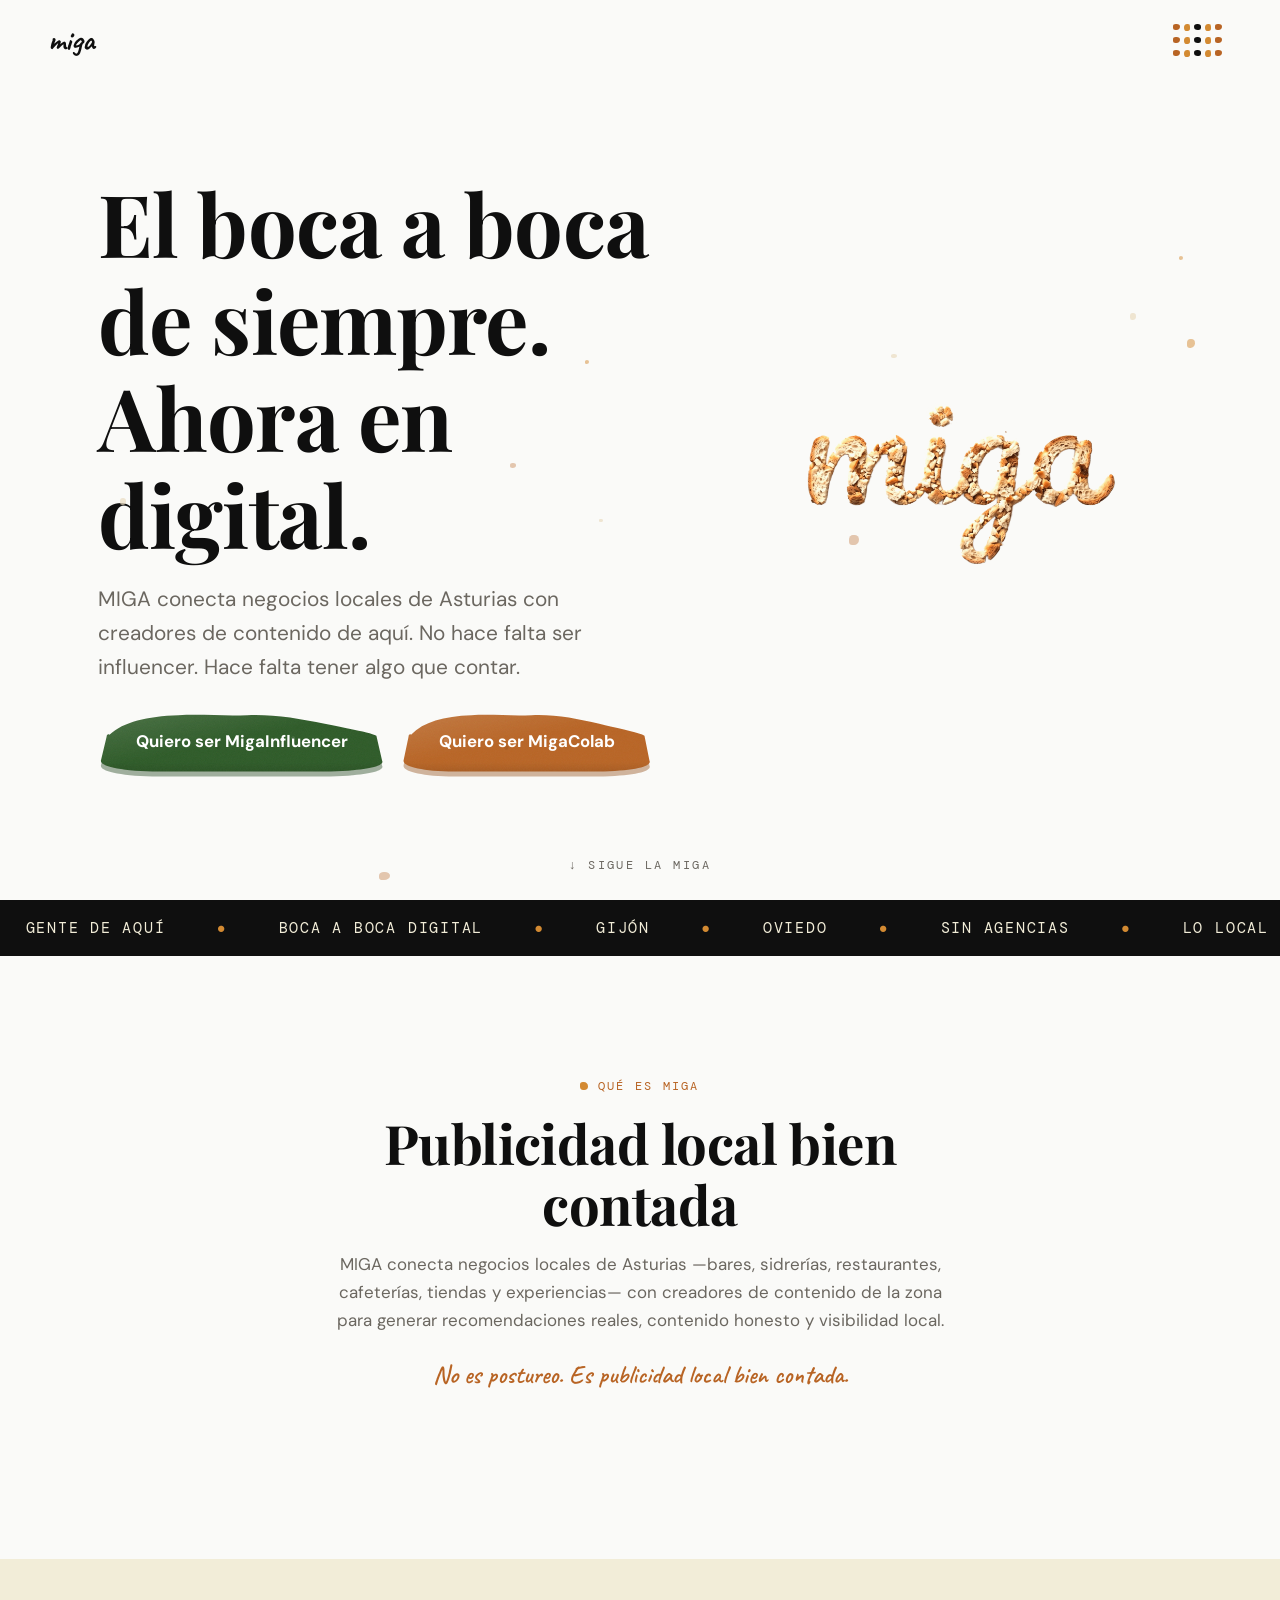
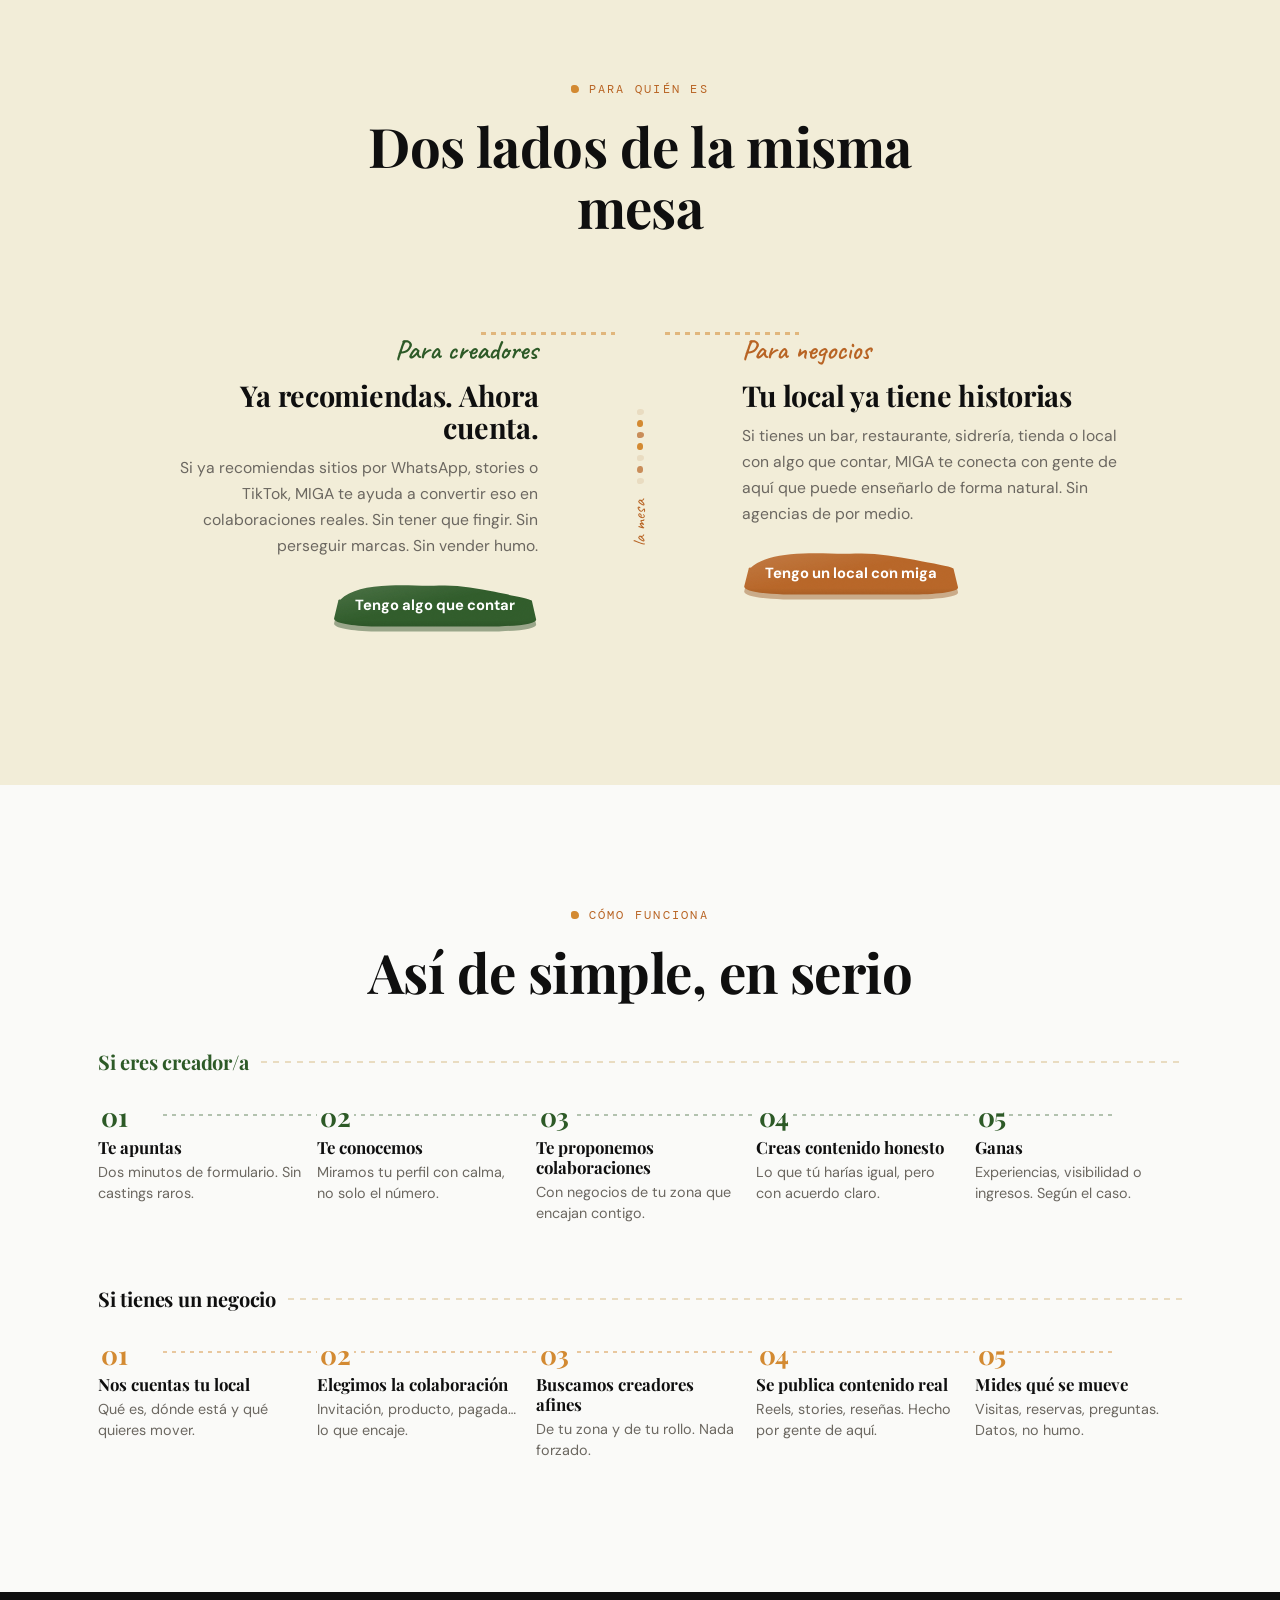
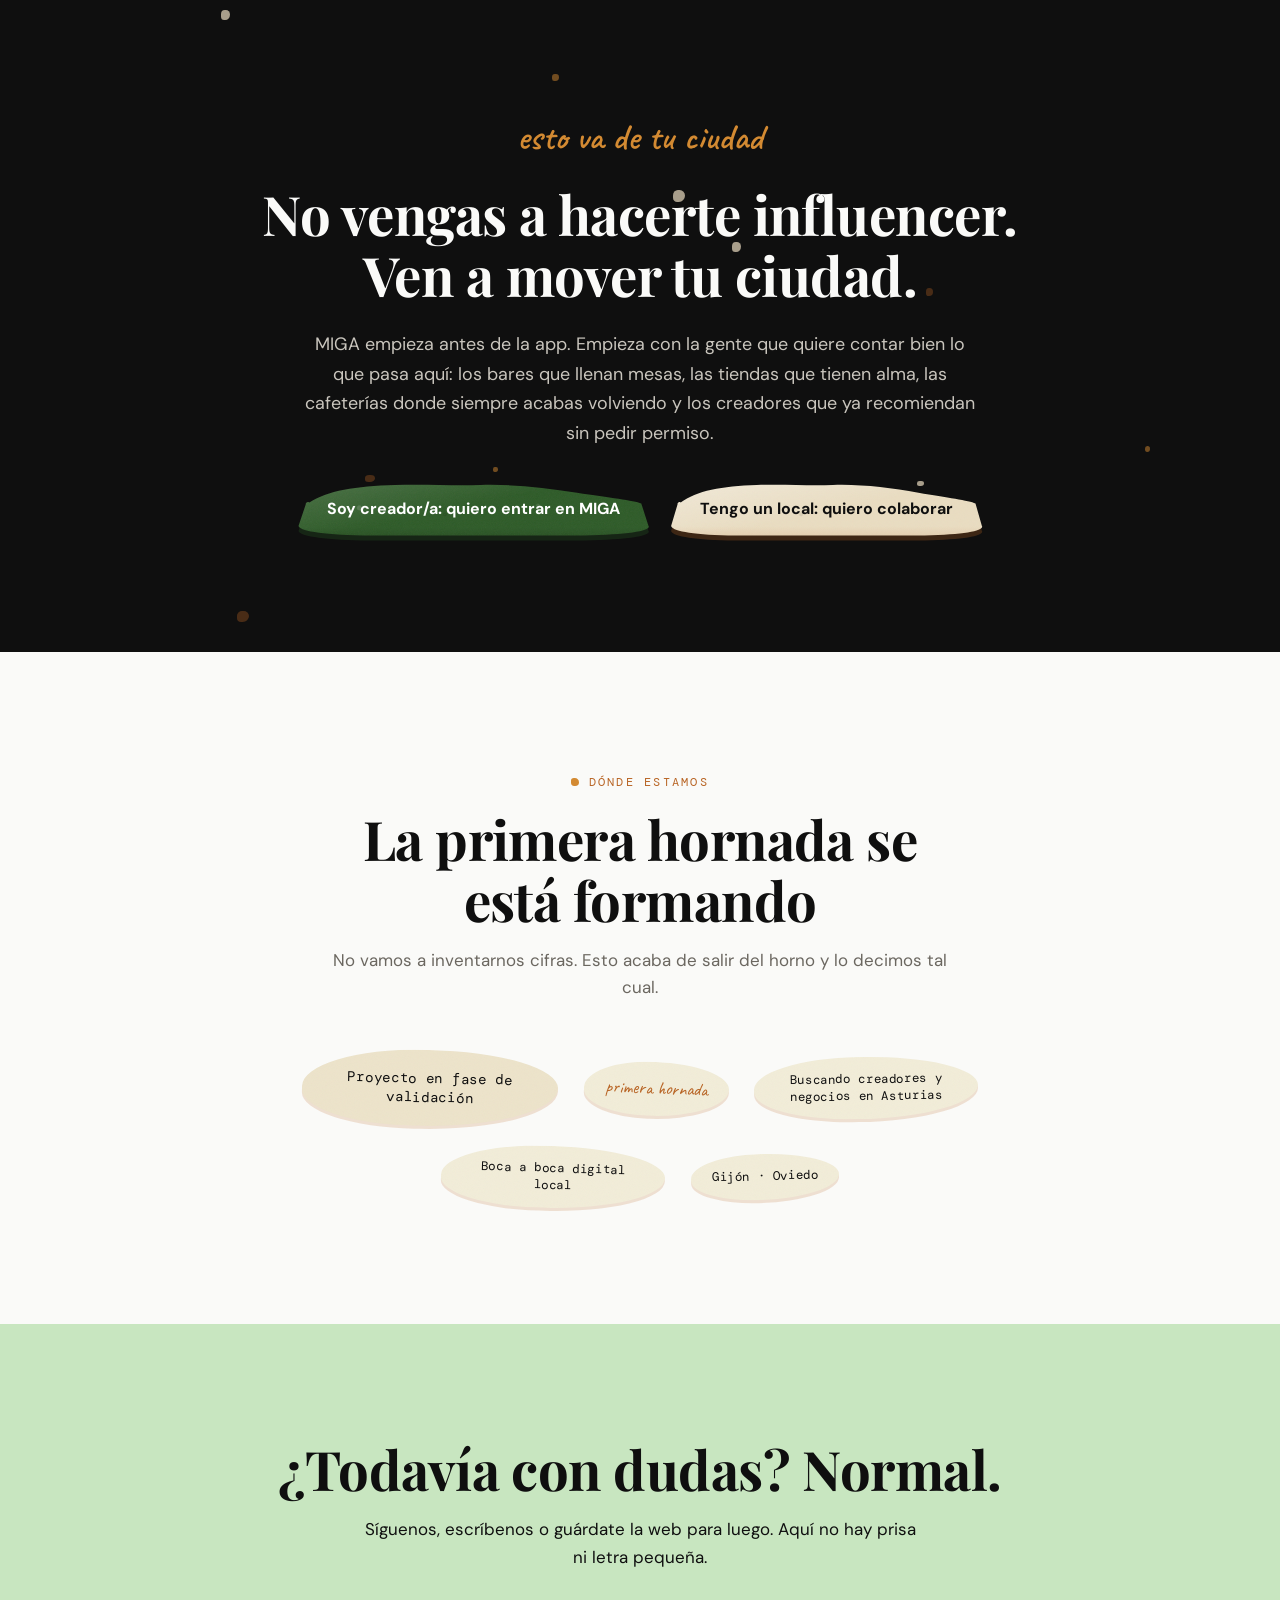
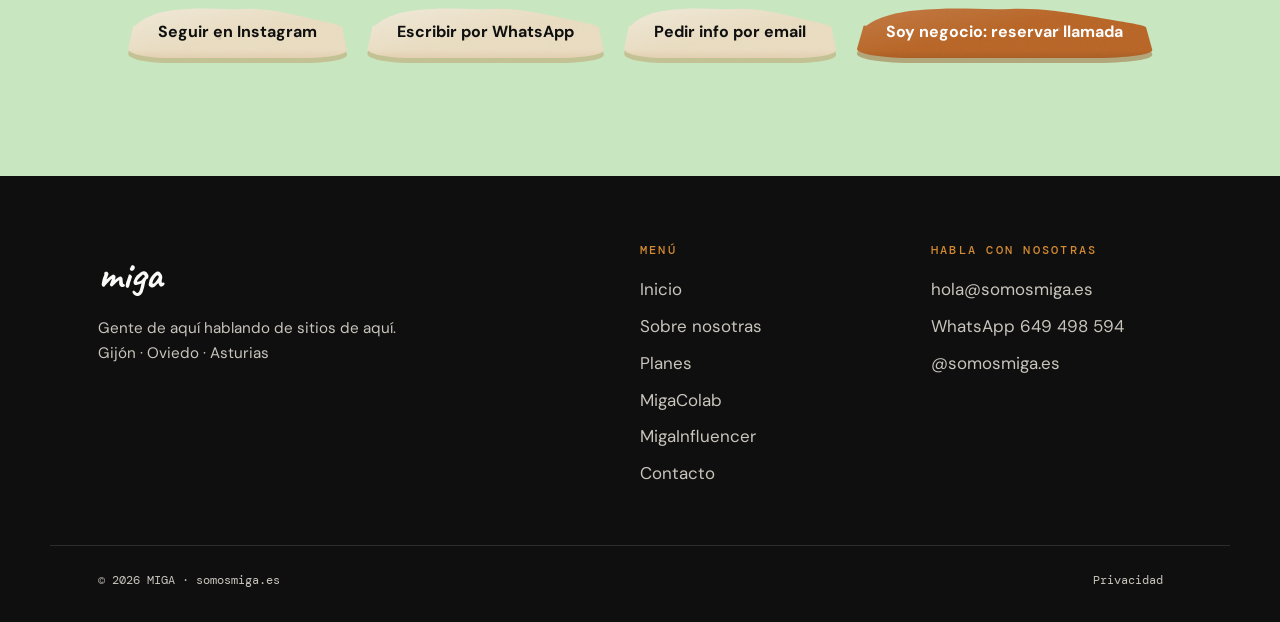
==== index.html @ 7954156a "Primer commit" ====
<!DOCTYPE html>
<html lang="es">
<head>
<meta charset="UTF-8">
<meta name="viewport" content="width=device-width, initial-scale=1">
<title>MIGA · El boca a boca de siempre, ahora en digital · Asturias</title>
<meta name="description" content="MIGA conecta negocios locales de Asturias con creadores de contenido de aquí. Boca a boca digital, sin agencias y sin complicaciones. Gijón y Oviedo como punto de partida.">
<link rel="canonical" href="https://somosmiga.es/">
<meta property="og:title" content="MIGA · Gente de aquí hablando de sitios de aquí">
<meta property="og:description" content="No hace falta ser influencer. Hace falta tener algo que contar. MIGA conecta negocios locales de Asturias con creadores reales.">
<meta property="og:image" content="https://somosmiga.es/assets/og-miga.jpg">
<meta property="og:url" content="https://somosmiga.es/">
<meta property="og:type" content="website">
<meta property="og:locale" content="es_ES">
<link rel="icon" type="image/png" href="assets/favicon.png">
<link rel="preconnect" href="https://fonts.googleapis.com">
<link rel="preconnect" href="https://fonts.gstatic.com" crossorigin>
<link href="https://fonts.googleapis.com/css2?family=Playfair+Display:wght@600;700;800&family=DM+Sans:wght@400;500;700&family=DM+Mono:wght@400;500&family=Caveat:wght@600;700&display=swap" rel="stylesheet">
<link rel="stylesheet" href="styles.css">
<!-- TODO: insertar GTM. Sustituir GTM-XXXXXXX por el ID real y descomentar.
<script>(function(w,d,s,l,i){w[l]=w[l]||[];w[l].push({'gtm.start':new Date().getTime(),event:'gtm.js'});var f=d.getElementsByTagName(s)[0],j=d.createElement(s),dl=l!='dataLayer'?'&l='+l:'';j.async=true;j.src='https://www.googletagmanager.com/gtm.js?id='+i+dl;f.parentNode.insertBefore(j,f);})(window,document,'script','dataLayer','GTM-XXXXXXX');</script>
-->
</head>
<body data-pagina="home">
<a class="skip-link" href="#contenido">Saltar al contenido</a>

<header class="cabecera">
  <a class="logo-header" href="index.html" aria-label="MIGA, inicio">
    <span class="logo-texto">miga</span>
  </a>
  <button class="btn-migas" aria-expanded="false" aria-label="Abrir menú" aria-controls="menu">
    <span class="linea-migas"><span class="miga-dot"></span><span class="miga-dot"></span><span class="miga-dot"></span><span class="miga-dot"></span><span class="miga-dot"></span></span>
    <span class="linea-migas"><span class="miga-dot"></span><span class="miga-dot"></span><span class="miga-dot"></span><span class="miga-dot"></span><span class="miga-dot"></span></span>
    <span class="linea-migas"><span class="miga-dot"></span><span class="miga-dot"></span><span class="miga-dot"></span><span class="miga-dot"></span><span class="miga-dot"></span></span>
  </button>
</header>

<nav class="menu-overlay" id="menu" aria-label="Menú principal">
  <ul class="menu-lista">
    <li><a href="index.html"><span class="num">01</span>Inicio</a></li>
    <li><a href="sobre-nosotras.html"><span class="num">02</span>Sobre nosotras</a></li>
    <li><a href="planes.html"><span class="num">03</span>Planes</a></li>
    <li><a href="migacolab.html"><span class="num">04</span>MigaColab</a></li>
    <li><a href="migainfluencer.html"><span class="num">05</span>MigaInfluencer</a></li>
    <li><a href="contacto.html"><span class="num">06</span>Contacto</a></li>
  </ul>
  <div class="menu-pie">
    <a href="https://instagram.com/somosmiga.es" target="_blank" rel="noopener" data-evento="click_instagram">@somosmiga.es</a>
    <a href="https://wa.me/34649498594" target="_blank" rel="noopener" data-evento="click_whatsapp">WhatsApp</a>
    <a href="mailto:hola@somosmiga.es" data-evento="click_email">hola@somosmiga.es</a>
  </div>
</nav>

<main id="contenido">

  <!-- HERO -->
  <section class="hero hero-home" data-migas-flotantes="10">
    <div class="wrap hero-grid">
      <div class="hero-textos">
        <h1>El boca a boca de siempre.<br>Ahora en digital.</h1>
        <p class="sub">MIGA conecta negocios locales de Asturias con creadores de contenido de aquí. No hace falta ser influencer. Hace falta tener algo que contar.</p>
        <div class="grupo-cta">
          <a class="miga-slice-btn miga-slice-btn--primary miga-slice-btn--creador miga-slice-btn--large" href="migainfluencer.html" data-evento="click_cta_migainfluencer">Quiero ser MigaInfluencer</a>
          <a class="miga-slice-btn miga-slice-btn--primary miga-slice-btn--large" href="migacolab.html" data-evento="click_cta_migacolab">Quiero ser MigaColab</a>
        </div>
      </div>
      <div class="hero-visual">
        <div class="hero-crumb-stage" aria-hidden="true"></div>
        <img class="hero-logo" src="assets/logo-miga.png" alt="Logo de MIGA: la palabra miga escrita a mano con trozos y migas de pan" width="1800" height="1005" fetchpriority="high">
        <button type="button" class="hero-anim-skip" hidden aria-label="Saltar animación del logo">Saltar</button>
      </div>
    </div>
    <a class="hero-scroll" href="#que-es">↓ sigue la miga</a>
  </section>

  <!-- CINTA -->
  <div class="cinta" aria-hidden="true">
    <div class="cinta-pista">
      <span>Gente de aquí</span><span class="sep">●</span><span>Boca a boca digital</span><span class="sep">●</span><span>Gijón</span><span class="sep">●</span><span>Oviedo</span><span class="sep">●</span><span>Sin agencias</span><span class="sep">●</span><span>Lo local tiene valor</span><span class="sep">●</span><span>Haz buenas migas</span><span class="sep">●</span>
      <span>Gente de aquí</span><span class="sep">●</span><span>Boca a boca digital</span><span class="sep">●</span><span>Gijón</span><span class="sep">●</span><span>Oviedo</span><span class="sep">●</span><span>Sin agencias</span><span class="sep">●</span><span>Lo local tiene valor</span><span class="sep">●</span><span>Haz buenas migas</span><span class="sep">●</span>
    </div>
  </div>

  <!-- QUÉ ES MIGA -->
  <section id="que-es">
    <div class="wrap">
      <div class="intro-seccion revela">
        <span class="etiqueta">Qué es MIGA</span>
        <h2>Publicidad local bien contada</h2>
        <p>MIGA conecta negocios locales de Asturias —bares, sidrerías, restaurantes, cafeterías, tiendas y experiencias— con creadores de contenido de la zona para generar recomendaciones reales, contenido honesto y visibilidad local.</p>
        <p class="mano" style="font-size:1.6rem;color:var(--corteza);margin-top:1.2rem">No es postureo. Es publicidad local bien contada.</p>
      </div>
    </div>
  </section>

  <!-- PARA QUIÉN -->
  <section class="seccion-arena" id="para-quien">
    <div class="wrap">
      <div class="intro-seccion revela">
        <span class="etiqueta">Para quién es</span>
        <h2>Dos lados de la misma mesa</h2>
      </div>
      <div class="miga-mesa-duo">
        <article class="miga-mesa-duo__lado miga-mesa-duo__lado--izq miga-mesa-duo__lado--creador revela">
          <span class="mano">Para creadores</span>
          <h3>Ya recomiendas. Ahora cuenta.</h3>
          <p>Si ya recomiendas sitios por WhatsApp, stories o TikTok, MIGA te ayuda a convertir eso en colaboraciones reales. Sin tener que fingir. Sin perseguir marcas. Sin vender humo.</p>
          <div class="grupo-cta">
            <a class="miga-slice-btn miga-slice-btn--creador miga-slice-btn--compact" href="migainfluencer.html" data-evento="click_cta_migainfluencer">Tengo algo que contar</a>
          </div>
        </article>
        <div class="miga-mesa-duo__ruta" aria-hidden="true">
          <div class="miga-mesa-duo__ruta-migas">
            <span></span><span></span><span></span><span></span><span></span><span></span><span></span>
          </div>
          <span class="miga-mesa-duo__centro">la mesa</span>
        </div>
        <article class="miga-mesa-duo__lado miga-mesa-duo__lado--der miga-mesa-duo__lado--negocio revela revela-2">
          <span class="mano">Para negocios</span>
          <h3>Tu local ya tiene historias</h3>
          <p>Si tienes un bar, restaurante, sidrería, tienda o local con algo que contar, MIGA te conecta con gente de aquí que puede enseñarlo de forma natural. Sin agencias de por medio.</p>
          <div class="grupo-cta">
            <a class="miga-slice-btn miga-slice-btn--primary miga-slice-btn--compact" href="migacolab.html" data-evento="click_cta_migacolab">Tengo un local con miga</a>
          </div>
        </article>
      </div>
    </div>
  </section>

  <!-- CÓMO FUNCIONA -->
  <section id="como-funciona">
    <div class="wrap">
      <div class="intro-seccion revela">
        <span class="etiqueta">Cómo funciona</span>
        <h2>Así de simple, en serio</h2>
      </div>

      <div class="miga-recorrido miga-recorrido--verde revela">
        <h3 class="miga-recorrido__titulo">Si eres creador/a</h3>
        <ol class="miga-recorrido__lista">
          <li class="miga-recorrido__hito"><span class="miga-recorrido__hito-num" aria-hidden="true"></span><strong>Te apuntas</strong><p>Dos minutos de formulario. Sin castings raros.</p></li>
          <li class="miga-recorrido__hito"><span class="miga-recorrido__hito-num" aria-hidden="true"></span><strong>Te conocemos</strong><p>Miramos tu perfil con calma, no solo el número.</p></li>
          <li class="miga-recorrido__hito"><span class="miga-recorrido__hito-num" aria-hidden="true"></span><strong>Te proponemos colaboraciones</strong><p>Con negocios de tu zona que encajan contigo.</p></li>
          <li class="miga-recorrido__hito"><span class="miga-recorrido__hito-num" aria-hidden="true"></span><strong>Creas contenido honesto</strong><p>Lo que tú harías igual, pero con acuerdo claro.</p></li>
          <li class="miga-recorrido__hito"><span class="miga-recorrido__hito-num" aria-hidden="true"></span><strong>Ganas</strong><p>Experiencias, visibilidad o ingresos. Según el caso.</p></li>
        </ol>
      </div>

      <div class="miga-recorrido revela">
        <h3 class="miga-recorrido__titulo">Si tienes un negocio</h3>
        <ol class="miga-recorrido__lista">
          <li class="miga-recorrido__hito"><span class="miga-recorrido__hito-num" aria-hidden="true"></span><strong>Nos cuentas tu local</strong><p>Qué es, dónde está y qué quieres mover.</p></li>
          <li class="miga-recorrido__hito"><span class="miga-recorrido__hito-num" aria-hidden="true"></span><strong>Elegimos la colaboración</strong><p>Invitación, producto, pagada… lo que encaje.</p></li>
          <li class="miga-recorrido__hito"><span class="miga-recorrido__hito-num" aria-hidden="true"></span><strong>Buscamos creadores afines</strong><p>De tu zona y de tu rollo. Nada forzado.</p></li>
          <li class="miga-recorrido__hito"><span class="miga-recorrido__hito-num" aria-hidden="true"></span><strong>Se publica contenido real</strong><p>Reels, stories, reseñas. Hecho por gente de aquí.</p></li>
          <li class="miga-recorrido__hito"><span class="miga-recorrido__hito-num" aria-hidden="true"></span><strong>Mides qué se mueve</strong><p>Visitas, reservas, preguntas. Datos, no humo.</p></li>
        </ol>
      </div>
    </div>
  </section>

  <!-- MANIFIESTO / INVITACIÓN -->
  <section class="seccion-oscura manifiesto" data-migas-flotantes="10">
    <div class="wrap centrado">
      <span class="mano revela">esto va de tu ciudad</span>
      <h2 class="revela">No vengas a hacerte influencer.<br>Ven a mover tu ciudad.</h2>
      <p class="revela revela-2">MIGA empieza antes de la app. Empieza con la gente que quiere contar bien lo que pasa aquí: los bares que llenan mesas, las tiendas que tienen alma, las cafeterías donde siempre acabas volviendo y los creadores que ya recomiendan sin pedir permiso.</p>
      <div class="grupo-cta centrado revela revela-3">
        <a class="miga-slice-btn miga-slice-btn--creador" href="migainfluencer.html" data-evento="click_cta_migainfluencer">Soy creador/a: quiero entrar en MIGA</a>
        <a class="miga-slice-btn miga-slice-btn--secondary" href="migacolab.html" data-evento="click_cta_migacolab">Tengo un local: quiero colaborar</a>
      </div>
    </div>
  </section>

  <!-- PRUEBA SOCIAL HONESTA -->
  <section>
    <div class="wrap centrado">
      <div class="intro-seccion revela">
        <span class="etiqueta">Dónde estamos</span>
        <h2>La primera hornada se está formando</h2>
        <p>No vamos a inventarnos cifras. Esto acaba de salir del horno y lo decimos tal cual.</p>
      </div>
      <div class="miga-sellos revela">
        <span class="miga-sello miga-sello--grande">Proyecto en fase de validación</span>
        <span class="miga-sello miga-sello--mano">primera hornada</span>
        <span class="miga-sello">Buscando creadores y negocios en Asturias</span>
        <span class="miga-sello">Boca a boca digital local</span>
        <span class="miga-sello">Gijón · Oviedo</span>
      </div>
    </div>
  </section>

  <!-- MICROCONVERSIONES -->
  <section class="seccion-menta">
    <div class="wrap centrado">
      <h2 class="revela">¿Todavía con dudas? Normal.</h2>
      <p class="revela" style="max-width:560px;margin:1rem auto 0">Síguenos, escríbenos o guárdate la web para luego. Aquí no hay prisa ni letra pequeña.</p>
      <div class="grupo-cta centrado revela revela-2">
        <a class="miga-slice-btn miga-slice-btn--secondary" href="https://instagram.com/somosmiga.es" target="_blank" rel="noopener" data-evento="click_instagram">Seguir en Instagram</a>
        <a class="miga-slice-btn miga-slice-btn--secondary" href="https://wa.me/34649498594" target="_blank" rel="noopener" data-evento="click_whatsapp">Escribir por WhatsApp</a>
        <a class="miga-slice-btn miga-slice-btn--secondary" href="mailto:hola@somosmiga.es" data-evento="click_email">Pedir info por email</a>
        <a class="miga-slice-btn miga-slice-btn--primary" href="migacolab.html#cita" data-evento="click_book_meeting">Soy negocio: reservar llamada</a>
      </div>
    </div>
  </section>

</main>

<footer class="pie">
  <div class="pie-rejilla">
    <div>
      <span class="logo-pie">miga</span>
      <p class="lema">Gente de aquí hablando de sitios de aquí.<br>Gijón · Oviedo · Asturias</p>
    </div>
    <div>
      <h4>Menú</h4>
      <ul>
        <li><a href="index.html">Inicio</a></li>
        <li><a href="sobre-nosotras.html">Sobre nosotras</a></li>
        <li><a href="planes.html">Planes</a></li>
        <li><a href="migacolab.html">MigaColab</a></li>
        <li><a href="migainfluencer.html">MigaInfluencer</a></li>
        <li><a href="contacto.html">Contacto</a></li>
      </ul>
    </div>
    <div>
      <h4>Habla con nosotras</h4>
      <ul>
        <li><a href="mailto:hola@somosmiga.es" data-evento="click_email">hola@somosmiga.es</a></li>
        <li><a href="https://wa.me/34649498594" target="_blank" rel="noopener" data-evento="click_whatsapp">WhatsApp 649 498 594</a></li>
        <li><a href="https://instagram.com/somosmiga.es" target="_blank" rel="noopener" data-evento="click_instagram">@somosmiga.es</a></li>
      </ul>
    </div>
  </div>
  <div class="pie-legal">
    <span>© 2026 MIGA · somosmiga.es</span>
    <span><a href="privacidad.html">Privacidad</a></span>
  </div>
</footer>

<script src="script.js"></script>
</body>
</html>
---- styles.css ----
/* ============================================================
   MIGA · somosmiga.es
   Sistema de diseño — migas, pan, barrio, comunidad
   ============================================================ */

@import url("css/miga-tokens.css");
@import url("css/components/miga-system.css");

:root{
  /* Color */
  --negro:#0F0F0F;
  --blanco:#FAFAF8;
  --verde:#2D5A27;
  --verde-osc:#224420;
  --menta:#C8E6C0;
  --arena:#F2EDD8;
  --pan:#E9DCC1;
  --corteza:#B86424;
  --corteza-osc:#94501C;
  --dorado:#D38A32;
  --gris:#6B6760;

  /* Tipografía */
  --f-display:"Playfair Display",Georgia,serif;
  --f-body:"DM Sans",system-ui,-apple-system,sans-serif;
  --f-mono:"DM Mono","SF Mono",monospace;
  --f-mano:"Caveat",cursive;

  /* Escala */
  --fs-hero:clamp(2.6rem,7vw,5.4rem);
  --fs-h2:clamp(2rem,4.5vw,3.4rem);
  --fs-h3:clamp(1.35rem,2.4vw,1.8rem);
  --fs-body:1.06rem;
  --fs-small:.9rem;
  --fs-label:.78rem;

  --radius:18px;
  --radius-lg:28px;
  --maxw:1180px;
  --gutter:clamp(1.2rem,4vw,3rem);
  --shadow:0 10px 40px rgba(15,15,15,.08);
  --shadow-lift:0 18px 50px rgba(15,15,15,.14);
  --ease:cubic-bezier(.22,.9,.3,1);
}

/* ---------- Reset ---------- */
*,*::before,*::after{box-sizing:border-box;margin:0;padding:0}
html{scroll-behavior:smooth}
body{
  font-family:var(--f-body);
  font-size:var(--fs-body);
  line-height:1.65;
  color:var(--negro);
  background:var(--blanco);
  -webkit-font-smoothing:antialiased;
}
img,video{max-width:100%;display:block}
a{color:inherit}
button{font:inherit;cursor:pointer}
::selection{background:var(--menta);color:var(--negro)}

h1,h2,h3{font-family:var(--f-display);line-height:1.12;font-weight:700;letter-spacing:-.01em}
h1{font-size:var(--fs-hero)}
h2{font-size:var(--fs-h2)}
h3{font-size:var(--fs-h3)}
.mano{font-family:var(--f-mano);font-weight:600}
.etiqueta{
  font-family:var(--f-mono);
  font-size:var(--fs-label);
  text-transform:uppercase;
  letter-spacing:.18em;
  color:var(--corteza);
  display:inline-flex;align-items:center;gap:.6rem;
  margin-bottom:1rem;
}
.etiqueta::before{
  content:"";width:8px;height:8px;border-radius:40% 60% 55% 45%;
  background:var(--dorado);display:inline-block;
}
.seccion-oscura .etiqueta{color:var(--dorado)}

/* ---------- Layout ---------- */
.wrap{max-width:var(--maxw);margin:0 auto;padding:0 var(--gutter)}
section{padding:clamp(4rem,9vw,7.5rem) 0}
.seccion-arena{background:var(--arena)}
.seccion-oscura{background:var(--negro);color:var(--blanco)}
.seccion-oscura h1,.seccion-oscura h2,.seccion-oscura h3{color:var(--blanco)}
.seccion-menta{background:var(--menta)}
.centrado{text-align:center}
.intro-seccion{max-width:640px;margin:0 auto 3rem;text-align:center}
.intro-seccion p{color:var(--gris);margin-top:1rem}
.seccion-oscura .intro-seccion p{color:#c9c5bd}

/* ---------- Skip link / focus ---------- */
.skip-link{
  position:absolute;left:-9999px;top:0;background:var(--verde);color:#fff;
  padding:.8rem 1.4rem;z-index:200;border-radius:0 0 12px 0;font-weight:600;
}
.skip-link:focus{left:0}
a:focus-visible,button:focus-visible,input:focus-visible,select:focus-visible,textarea:focus-visible{
  outline:3px solid var(--dorado);outline-offset:3px;border-radius:4px;
}

/* ---------- Header ---------- */
.cabecera{
  position:fixed;top:0;left:0;right:0;z-index:100;
  display:flex;justify-content:space-between;align-items:center;
  padding:.9rem var(--gutter);
  transition:background .3s var(--ease),box-shadow .3s var(--ease);
}
.cabecera.con-fondo{background:rgba(250,250,248,.92);backdrop-filter:blur(10px);box-shadow:0 1px 0 rgba(15,15,15,.07)}
.logo-header{display:flex;align-items:center;gap:.5rem;text-decoration:none}
.logo-header img{height:44px;width:auto;mix-blend-mode:multiply}
.logo-header .logo-texto{font-family:var(--f-mano);font-size:1.9rem;font-weight:700;line-height:1}

/* Hamburguesa de migas */
.btn-migas{
  background:none;border:0;padding:.6rem;display:flex;flex-direction:column;gap:6px;
  border-radius:12px;
}
.linea-migas{display:flex;gap:4px}
.miga-dot{
  width:7px;height:6px;background:var(--corteza);
  border-radius:45% 55% 60% 40%;
  transition:transform .35s var(--ease),background .35s var(--ease);
}
.miga-dot:nth-child(2n){background:var(--dorado);border-radius:60% 40% 45% 55%;width:6px;height:7px}
.miga-dot:nth-child(3n){background:var(--negro);border-radius:50% 50% 40% 60%}
.btn-migas:hover .miga-dot,.btn-migas:focus-visible .miga-dot{animation:tiemblan .5s var(--ease)}
.btn-migas:hover .miga-dot:nth-child(2n){animation-delay:.06s}
.btn-migas:hover .miga-dot:nth-child(3n){animation-delay:.12s}
@keyframes tiemblan{
  0%,100%{transform:translate(0,0) rotate(0)}
  25%{transform:translate(1px,-2px) rotate(12deg)}
  60%{transform:translate(-1px,1px) rotate(-8deg)}
}
.btn-migas[aria-expanded="true"] .linea-migas:nth-child(1){transform:translateY(10px) rotate(30deg)}
.btn-migas[aria-expanded="true"] .linea-migas:nth-child(2){opacity:0}
.btn-migas[aria-expanded="true"] .linea-migas:nth-child(3){transform:translateY(-10px) rotate(-30deg)}
.btn-migas[aria-expanded="true"] .miga-dot{background:var(--arena)}
.btn-migas[aria-expanded="true"] .miga-dot:nth-child(2n){background:var(--dorado)}
.btn-migas[aria-expanded="true"] .miga-dot:nth-child(3n){background:var(--pan)}
.btn-migas[aria-expanded="true"]{position:relative;z-index:101}
.linea-migas{transition:transform .35s var(--ease),opacity .25s}

/* ---------- Menú overlay ---------- */
.menu-overlay{
  position:fixed;inset:0;z-index:99;background:var(--negro);color:var(--blanco);
  display:flex;flex-direction:column;justify-content:center;
  padding:6rem var(--gutter) 3rem;
  opacity:0;visibility:hidden;transform:translateY(-2%);
  transition:opacity .4s var(--ease),transform .4s var(--ease),visibility .4s;
}
.menu-overlay.abierto{opacity:1;visibility:visible;transform:translateY(0)}
.menu-lista{list-style:none;display:flex;flex-direction:column;gap:.4rem;max-width:var(--maxw);margin:0 auto;width:100%}
.menu-lista a{
  font-family:var(--f-display);font-size:clamp(2rem,6vw,3.6rem);font-weight:700;
  text-decoration:none;color:var(--blanco);display:inline-flex;align-items:baseline;gap:1rem;
  transition:color .25s var(--ease),transform .3s var(--ease);
}
.menu-lista a:hover{color:var(--dorado);transform:translateX(10px)}
.menu-lista .num{font-family:var(--f-mono);font-size:.85rem;color:var(--gris)}
.menu-pie{max-width:var(--maxw);margin:3rem auto 0;width:100%;display:flex;flex-wrap:wrap;gap:1.5rem;font-family:var(--f-mono);font-size:var(--fs-small)}
.menu-pie a{color:#c9c5bd;text-decoration:none}
.menu-pie a:hover{color:var(--dorado)}

/* ---------- Botones ---------- */
.btn{
  position:relative;display:inline-flex;align-items:center;gap:.6rem;
  padding:1rem 1.9rem;border-radius:999px;text-decoration:none;
  font-weight:700;font-size:1rem;border:2px solid transparent;
  transition:transform .25s var(--ease),box-shadow .25s var(--ease),background .25s,color .25s;
  overflow:visible;
}
.btn:hover{transform:translateY(-3px);box-shadow:var(--shadow-lift)}
.btn:active{transform:translateY(-1px)}
.btn-creador{background:var(--verde);color:#fff}
.btn-creador:hover{background:var(--verde-osc)}
.btn-negocio{background:var(--corteza);color:#fff}
.btn-negocio:hover{background:var(--corteza-osc)}
.btn-borde{background:transparent;border-color:var(--negro);color:var(--negro)}
.btn-borde:hover{background:var(--negro);color:var(--blanco)}
.seccion-oscura .btn-borde{border-color:var(--blanco);color:var(--blanco)}
.seccion-oscura .btn-borde:hover{background:var(--blanco);color:var(--negro)}
.btn-fantasma{background:transparent;color:var(--negro);border-color:rgba(15,15,15,.25)}
.btn-fantasma:hover{border-color:var(--negro)}
.grupo-cta{display:flex;flex-wrap:wrap;gap:1rem;margin-top:2.2rem}
.grupo-cta.centrado{justify-content:center}
/* migas que saltan del botón */
.miga-salta{
  position:absolute;width:6px;height:5px;border-radius:50% 40% 60% 45%;
  background:var(--dorado);pointer-events:none;opacity:0;
}

/* ---------- Hero ---------- */
.hero{
  min-height:100svh;display:flex;flex-direction:column;justify-content:center;
  padding:7rem 0 4rem;position:relative;overflow:hidden;
}
.lienzo-migas{position:absolute;inset:0;pointer-events:none}
.hero-textos{text-align:center;max-width:800px;margin:0 auto}
.hero-textos .sub{font-size:clamp(1.05rem,2vw,1.3rem);color:var(--gris);margin-top:1.2rem}
.hero-scroll{
  position:absolute;bottom:1.5rem;left:50%;transform:translateX(-50%);
  font-family:var(--f-mono);font-size:var(--fs-label);letter-spacing:.2em;text-transform:uppercase;
  color:var(--gris);text-decoration:none;
}

/* Hero inicio: texto + visual integrado, sin card */
.hero-home{
  min-height:100svh;padding:6.5rem 0 3.5rem;
}
.hero-home .hero-grid{
  display:grid;grid-template-columns:minmax(0,55fr) minmax(0,45fr);
  align-items:center;gap:clamp(1.5rem,4vw,3.5rem);width:100%;
}
.hero-home .hero-textos{
  text-align:left;max-width:none;margin:0;
  animation:heroEntrada .7s var(--ease) both;
}
.hero-home .hero-textos .sub{max-width:34rem;margin-left:0;margin-right:0}
.hero-home .grupo-cta{justify-content:flex-start;margin-top:1.8rem}
.hero-home .hero-visual{
  position:relative;display:flex;align-items:center;justify-content:center;
  min-height:clamp(260px,44vw,480px);
}
.hero-home .hero-logo{
  position:relative;z-index:1;display:block;width:100%;max-width:min(100%,620px);height:auto;
  mix-blend-mode:multiply;
  -webkit-mask-image:radial-gradient(ellipse 90% 84% at 50% 48%,#000 38%,transparent 80%);
  mask-image:radial-gradient(ellipse 90% 84% at 50% 48%,#000 38%,transparent 80%);
  filter:brightness(1.04) saturate(1.04);
  opacity:0;transform:scale(.96);
  transition:opacity .65s var(--ease),transform .65s var(--ease);
}
.hero-home.hero-anim-done .hero-logo,
.hero-home.hero-anim-static .hero-logo{
  opacity:1;transform:scale(1);
}
.hero-home .hero-crumb-stage{
  position:absolute;inset:8% 4%;pointer-events:none;z-index:2;
}
.hero-home .hero-crumb{
  position:absolute;border-radius:48% 52% 60% 40%;pointer-events:none;
  background:var(--pan);opacity:0;
}
.hero-home .hero-crumb.tostada{background:var(--dorado)}
.hero-home .hero-crumb.oscura{background:var(--corteza);opacity:.85}
.hero-home.hero-anim-playing .hero-crumb{
  left:50%;top:50%;
  animation:heroCrumbJunta 1.45s var(--ease) forwards;
}
.hero-home .hero-anim-skip{
  position:absolute;top:.25rem;right:.25rem;z-index:3;
  font-family:var(--f-mono);font-size:.68rem;letter-spacing:.12em;text-transform:uppercase;
  color:var(--gris);background:rgba(250,250,248,.88);border:1px solid rgba(15,15,15,.1);
  border-radius:999px;padding:.35rem .75rem;cursor:pointer;
  transition:color .2s,border-color .2s,background .2s;
}
.hero-home .hero-anim-skip:not([hidden]){display:block}
.hero-home .hero-anim-skip:hover{color:var(--negro);border-color:rgba(15,15,15,.22)}
@keyframes heroEntrada{
  from{opacity:0;transform:translateY(18px)}
  to{opacity:1;transform:translateY(0)}
}
@keyframes heroCrumbJunta{
  0%{
    opacity:.95;
    transform:translate(calc(-50% + var(--ox)),calc(-50% + var(--oy))) rotate(var(--rot)) scale(1);
  }
  70%{
    opacity:.6;
    transform:translate(-50%,-50%) rotate(0deg) scale(.4);
  }
  100%{
    opacity:0;
    transform:translate(-50%,-50%) rotate(0) scale(0);
  }
}
/* migas flotantes ambientales */
.miga-flotante{
  position:absolute;border-radius:48% 52% 60% 40%;pointer-events:none;
  background:var(--pan);opacity:.7;
  animation:flota 9s ease-in-out infinite;
}
.miga-flotante.tostada{background:var(--dorado);opacity:.5}
.miga-flotante.oscura{background:var(--corteza);opacity:.35}
@keyframes flota{
  0%,100%{transform:translate(0,0) rotate(0)}
  33%{transform:translate(8px,-14px) rotate(20deg)}
  66%{transform:translate(-6px,-6px) rotate(-14deg)}
}

/* ---------- Cinta marquee ---------- */
.cinta{
  background:var(--negro);color:var(--arena);overflow:hidden;padding:1rem 0;
  font-family:var(--f-mono);font-size:.92rem;letter-spacing:.12em;text-transform:uppercase;
  white-space:nowrap;
}
.cinta-pista{display:inline-block;animation:desliza 30s linear infinite}
.cinta span{margin:0 1.6rem}
.cinta .sep{color:var(--dorado)}
@keyframes desliza{from{transform:translateX(0)}to{transform:translateX(-50%)}}

/* ---------- Cards ---------- */
.rejilla-2{display:grid;grid-template-columns:repeat(auto-fit,minmax(300px,1fr));gap:1.6rem}
.rejilla-3{display:grid;grid-template-columns:repeat(auto-fit,minmax(260px,1fr));gap:1.6rem}
.card{
  background:var(--blanco);border-radius:var(--radius-lg);padding:2.2rem;
  box-shadow:var(--shadow);
  transition:transform .35s var(--ease),box-shadow .35s var(--ease);
  position:relative;
}
.card:hover{transform:translateY(-6px);box-shadow:var(--shadow-lift)}
.card h3{margin-bottom:.8rem}
.card p{color:var(--gris)}
.card .mano{font-size:1.5rem;color:var(--corteza);display:block;margin-bottom:.4rem}
.seccion-oscura .card{background:#1a1a18;box-shadow:none;border:1px solid rgba(250,250,248,.09)}
.seccion-oscura .card p{color:#c9c5bd}
.card-creador{border-top:6px solid var(--verde)}
.card-negocio{border-top:6px solid var(--corteza)}

/* ---------- Pasos ---------- */
.pasos{counter-reset:paso;display:grid;grid-template-columns:repeat(auto-fit,minmax(190px,1fr));gap:1.4rem;margin-top:2.5rem}
.paso{
  counter-increment:paso;background:var(--blanco);border-radius:var(--radius);
  padding:1.6rem 1.4rem;box-shadow:var(--shadow);position:relative;
}
.paso::before{
  content:"0" counter(paso);font-family:var(--f-mono);font-size:.8rem;
  color:var(--dorado);letter-spacing:.15em;display:block;margin-bottom:.7rem;
}
.paso strong{display:block;font-family:var(--f-display);font-size:1.12rem;margin-bottom:.35rem}
.paso p{font-size:var(--fs-small);color:var(--gris)}
.pasos-verdes .paso::before{color:var(--verde)}

/* ---------- Planes ---------- */
.rejilla-planes{display:grid;grid-template-columns:repeat(auto-fit,minmax(238px,1fr));gap:1.4rem;align-items:stretch}
.plan{
  background:var(--blanco);border-radius:var(--radius-lg);padding:2.4rem 2rem;
  display:flex;flex-direction:column;box-shadow:var(--shadow);
  border:2px solid transparent;
  transition:transform .35s var(--ease),box-shadow .35s var(--ease),border-color .35s;
}
.plan:hover{transform:translateY(-6px);box-shadow:var(--shadow-lift)}
.plan.destacado{border-color:var(--corteza);position:relative}
.plan.destacado::after{
  content:"La forma más fácil de empezar";
  position:absolute;top:-14px;left:50%;transform:translateX(-50%);
  background:var(--corteza);color:#fff;font-family:var(--f-mono);
  font-size:.68rem;letter-spacing:.12em;text-transform:uppercase;
  padding:.35rem .9rem;border-radius:999px;white-space:nowrap;
}
.plan h3{font-size:1.4rem}
.plan .precio{font-family:var(--f-display);font-size:2.6rem;font-weight:700;margin:.8rem 0 .2rem}
.plan .precio small{font-size:1rem;font-family:var(--f-body);font-weight:400;color:var(--gris)}
.plan .para{font-family:var(--f-mono);font-size:var(--fs-label);text-transform:uppercase;letter-spacing:.14em;color:var(--gris);margin-bottom:1.2rem}
.plan ul{list-style:none;margin:1.2rem 0 1.8rem;flex:1}
.plan li{padding:.45rem 0 .45rem 1.6rem;position:relative;font-size:.98rem;color:#3d3a35;border-bottom:1px dashed rgba(15,15,15,.1)}
.plan li::before{
  content:"";position:absolute;left:0;top:.95rem;width:9px;height:8px;
  background:var(--dorado);border-radius:45% 55% 60% 40%;
}
.plan .btn,.plan .miga-slice-btn{justify-content:center}

/* ---------- Formularios ---------- */
.form-tarjeta{
  background:var(--blanco);border-radius:var(--radius-lg);
  padding:clamp(1.8rem,4vw,3rem);box-shadow:var(--shadow);
  max-width:760px;margin:0 auto;
}
.campo{margin-bottom:1.5rem}
.campo label{display:block;font-weight:600;margin-bottom:.45rem}
.campo .ayuda{font-size:var(--fs-small);color:var(--gris);margin-top:.35rem}
.campo input,.campo select,.campo textarea{
  width:100%;padding:.9rem 1.1rem;border:2px solid var(--pan);border-radius:14px;
  background:var(--blanco);font:inherit;color:var(--negro);
  transition:border-color .25s var(--ease);
}
.campo input:focus,.campo select:focus,.campo textarea:focus{border-color:var(--dorado);outline:none}
.campo textarea{min-height:120px;resize:vertical}
.campo.error input,.campo.error select,.campo.error textarea{border-color:#B0301E}
.mensaje-error{display:none;color:#B0301E;font-size:var(--fs-small);margin-top:.35rem;font-weight:600}
.campo.error .mensaje-error{display:block}
.fila-2{display:grid;grid-template-columns:1fr 1fr;gap:1.2rem}
fieldset{border:0;margin-bottom:1.5rem}
fieldset legend{font-weight:600;margin-bottom:.7rem}
.opciones{display:flex;flex-direction:column;gap:.5rem}
.opciones.horizontal{flex-direction:row;flex-wrap:wrap}
.opcion{
  display:flex;align-items:flex-start;gap:.7rem;padding:.7rem 1rem;
  border:2px solid var(--pan);border-radius:12px;cursor:pointer;
  transition:border-color .2s,background .2s;font-size:.98rem;
}
.opcion:hover{border-color:var(--dorado)}
.opcion input{margin-top:.25rem;accent-color:var(--verde);width:18px;height:18px;flex-shrink:0}
.opcion input:checked~span{font-weight:600}
.consentimiento{display:flex;gap:.8rem;align-items:flex-start;background:var(--arena);padding:1.1rem 1.3rem;border-radius:14px;margin:1.8rem 0;font-size:.95rem}
.consentimiento input{margin-top:.3rem;accent-color:var(--verde);width:20px;height:20px;flex-shrink:0}
.oculto-visual{position:absolute;left:-9999px}

/* ---------- Personas (sobre nosotras) ---------- */
.persona{display:grid;grid-template-columns:auto 1fr;gap:1.6rem;align-items:start}
.persona-avatar{
  width:86px;height:86px;border-radius:46% 54% 58% 42%;
  display:flex;align-items:center;justify-content:center;
  font-family:var(--f-mano);font-size:2.2rem;font-weight:700;color:#fff;flex-shrink:0;
}
.avatar-lucia{background:var(--corteza)}
.avatar-carlota{background:var(--verde)}
.persona .rol{font-family:var(--f-mono);font-size:var(--fs-label);text-transform:uppercase;letter-spacing:.14em;color:var(--gris);margin:.2rem 0 .8rem}
.persona .frase{font-family:var(--f-mano);font-size:1.45rem;color:var(--corteza);margin-top:1rem}
.chips{display:flex;flex-wrap:wrap;gap:.5rem;margin-top:1rem}
.chip{font-family:var(--f-mono);font-size:.72rem;letter-spacing:.06em;padding:.35rem .8rem;border-radius:999px;background:var(--arena);color:#3d3a35}

/* ---------- Contacto ---------- */
.contacto-lineas{display:flex;flex-direction:column;gap:1rem;margin:2rem 0}
.linea-contacto{
  display:flex;align-items:center;gap:1rem;padding:1.2rem 1.5rem;
  background:var(--blanco);border-radius:var(--radius);box-shadow:var(--shadow);
  text-decoration:none;font-weight:600;
  transition:transform .3s var(--ease),box-shadow .3s var(--ease);
}
.linea-contacto:hover{transform:translateX(8px);box-shadow:var(--shadow-lift)}
.linea-contacto .icono{
  width:44px;height:44px;border-radius:45% 55% 50% 50%;flex-shrink:0;
  display:flex;align-items:center;justify-content:center;color:#fff;font-size:1.2rem;
}
.icono-wa{background:var(--verde)}
.icono-mail{background:var(--corteza)}
.icono-ig{background:var(--dorado)}
.linea-contacto small{display:block;font-weight:400;color:var(--gris);font-family:var(--f-mono);font-size:.78rem}

/* ---------- Gracias ---------- */
.pagina-gracias{min-height:100svh;display:flex;align-items:center;text-align:center}
.pagina-gracias .mano{font-size:clamp(1.4rem,3vw,1.9rem);color:var(--corteza)}

/* ---------- Footer ---------- */
.pie{background:var(--negro);color:#c9c5bd;padding:4rem 0 2rem}
.pie-rejilla{display:grid;grid-template-columns:2fr 1fr 1fr;gap:2.5rem;max-width:var(--maxw);margin:0 auto;padding:0 var(--gutter)}
.pie .logo-pie{font-family:var(--f-mano);font-size:2.6rem;color:var(--blanco);font-weight:700}
.pie .lema{margin-top:.5rem;font-size:.95rem}
.pie h4{font-family:var(--f-mono);font-size:var(--fs-label);text-transform:uppercase;letter-spacing:.18em;color:var(--dorado);margin-bottom:1rem;font-weight:500}
.pie ul{list-style:none}
.pie li{margin-bottom:.55rem}
.pie a{color:#c9c5bd;text-decoration:none;transition:color .2s}
.pie a:hover{color:var(--dorado)}
.pie-legal{
  max-width:var(--maxw);margin:3rem auto 0;padding:1.5rem var(--gutter) 0;
  border-top:1px solid rgba(250,250,248,.12);
  display:flex;flex-wrap:wrap;justify-content:space-between;gap:1rem;
  font-family:var(--f-mono);font-size:.78rem;
}
.pie-legal a{margin-right:1.2rem}

/* ---------- Scroll reveal ---------- */
.revela{opacity:0;transform:translateY(30px);transition:opacity .7s var(--ease),transform .7s var(--ease)}
.revela.visto{opacity:1;transform:translateY(0)}
.revela-2{transition-delay:.12s}
.revela-3{transition-delay:.24s}
.revela-4{transition-delay:.36s}

/* ---------- Bloque manifiesto ---------- */
.manifiesto{position:relative;overflow:hidden}
.manifiesto h2{max-width:820px;margin:0 auto 1.5rem}
.manifiesto p{max-width:680px;margin:0 auto;color:#c9c5bd;font-size:1.12rem}
.manifiesto .mano{color:var(--dorado);font-size:clamp(1.6rem,3.5vw,2.3rem);display:block;margin-bottom:1rem}

/* ---------- Claims honestos ---------- */
.claims{display:flex;flex-wrap:wrap;justify-content:center;gap:.8rem;margin-top:2rem}
.claim{
  font-family:var(--f-mono);font-size:.8rem;letter-spacing:.06em;
  padding:.55rem 1.1rem;border-radius:999px;border:1.5px solid rgba(15,15,15,.2);
}
.seccion-oscura .claim{border-color:rgba(250,250,248,.25)}

/* ---------- Tabla comparativa simple ---------- */
.nota-honesta{
  max-width:640px;margin:2.5rem auto 0;text-align:center;
  font-size:.95rem;color:var(--gris);
  padding:1.2rem 1.6rem;background:var(--arena);border-radius:var(--radius);
}
.seccion-arena .nota-honesta{background:var(--blanco)}

/* ---------- Responsive ---------- */
@media (max-width:760px){
  .fila-2{grid-template-columns:1fr}
  .persona{grid-template-columns:1fr}
  .pie-rejilla{grid-template-columns:1fr}
  .grupo-cta .btn,.grupo-cta .miga-slice-btn{width:100%;justify-content:center}
  .hero{padding-top:5.5rem}
  .hero-home{
    min-height:calc(100svh - 3.25rem);padding:5.25rem 0 1.75rem;
    justify-content:flex-start;
  }
  .hero-home .hero-grid{
    grid-template-columns:minmax(0,1fr);
    grid-template-areas:"textos" "visual";
    gap:1.25rem;
  }
  .hero-home h1{font-size:clamp(2.15rem,8.5vw,2.55rem);line-height:1.08}
  .hero-home .hero-textos .sub{font-size:1rem;margin-top:.9rem}
  .hero-home .hero-textos .sub{max-width:none;margin-left:auto;margin-right:auto}
  .hero-home .grupo-cta{justify-content:center;margin-top:1.4rem}
  .hero-home .grupo-cta .miga-slice-btn{width:100%;max-width:22rem}
  .hero-home .hero-visual{
    grid-area:visual;min-height:0;max-height:clamp(160px,34vw,230px);
    margin-top:.25rem;
  }
  .hero-home .hero-logo{max-width:min(92vw,360px);margin:0 auto}
  .hero-home .hero-scroll{bottom:.85rem}
  .cinta{font-size:.78rem}
}

/* ---------- Reduced motion ---------- */
@media (prefers-reduced-motion:reduce){
  *,*::before,*::after{animation-duration:.01ms!important;animation-iteration-count:1!important;transition-duration:.01ms!important}
  html{scroll-behavior:auto}
  .revela{opacity:1;transform:none}
  .hero-home .hero-textos{animation:none}
  .hero-home .hero-logo{opacity:1;transform:none}
  .cinta-pista{animation:none}
}
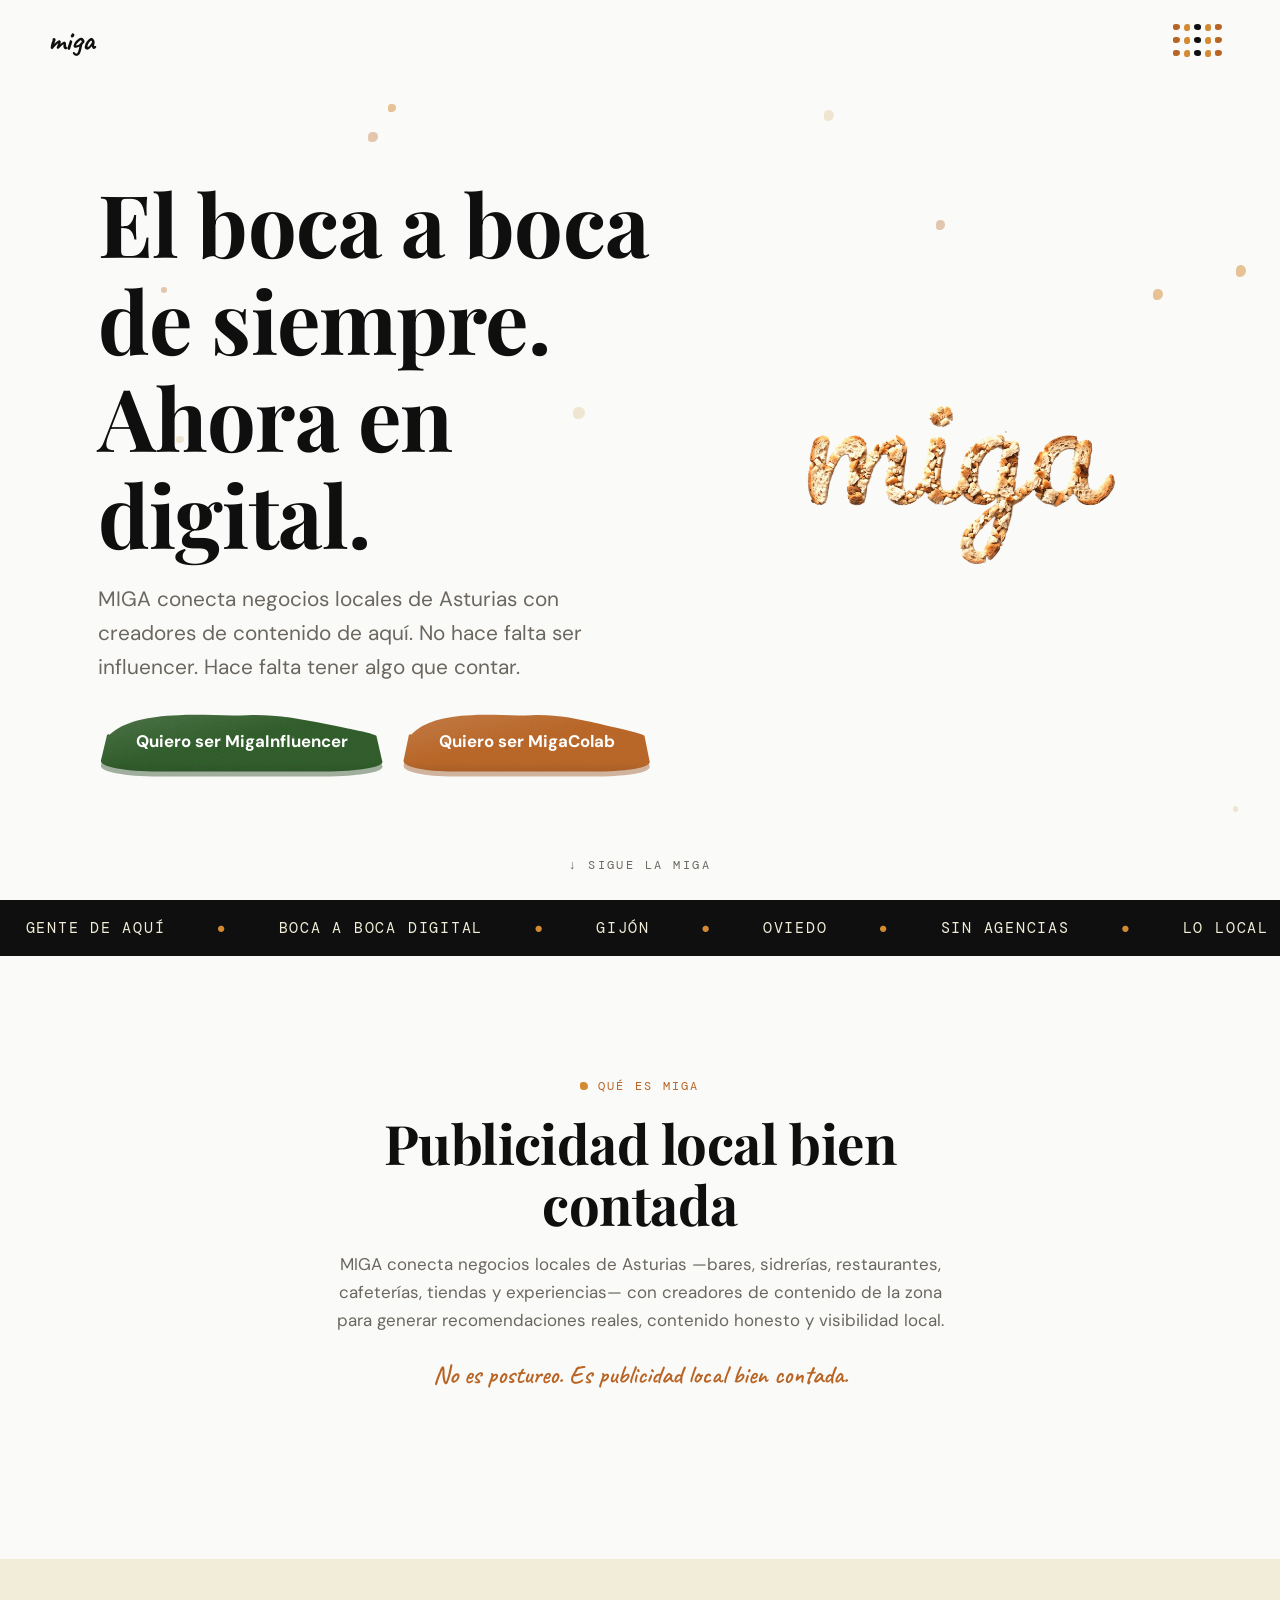
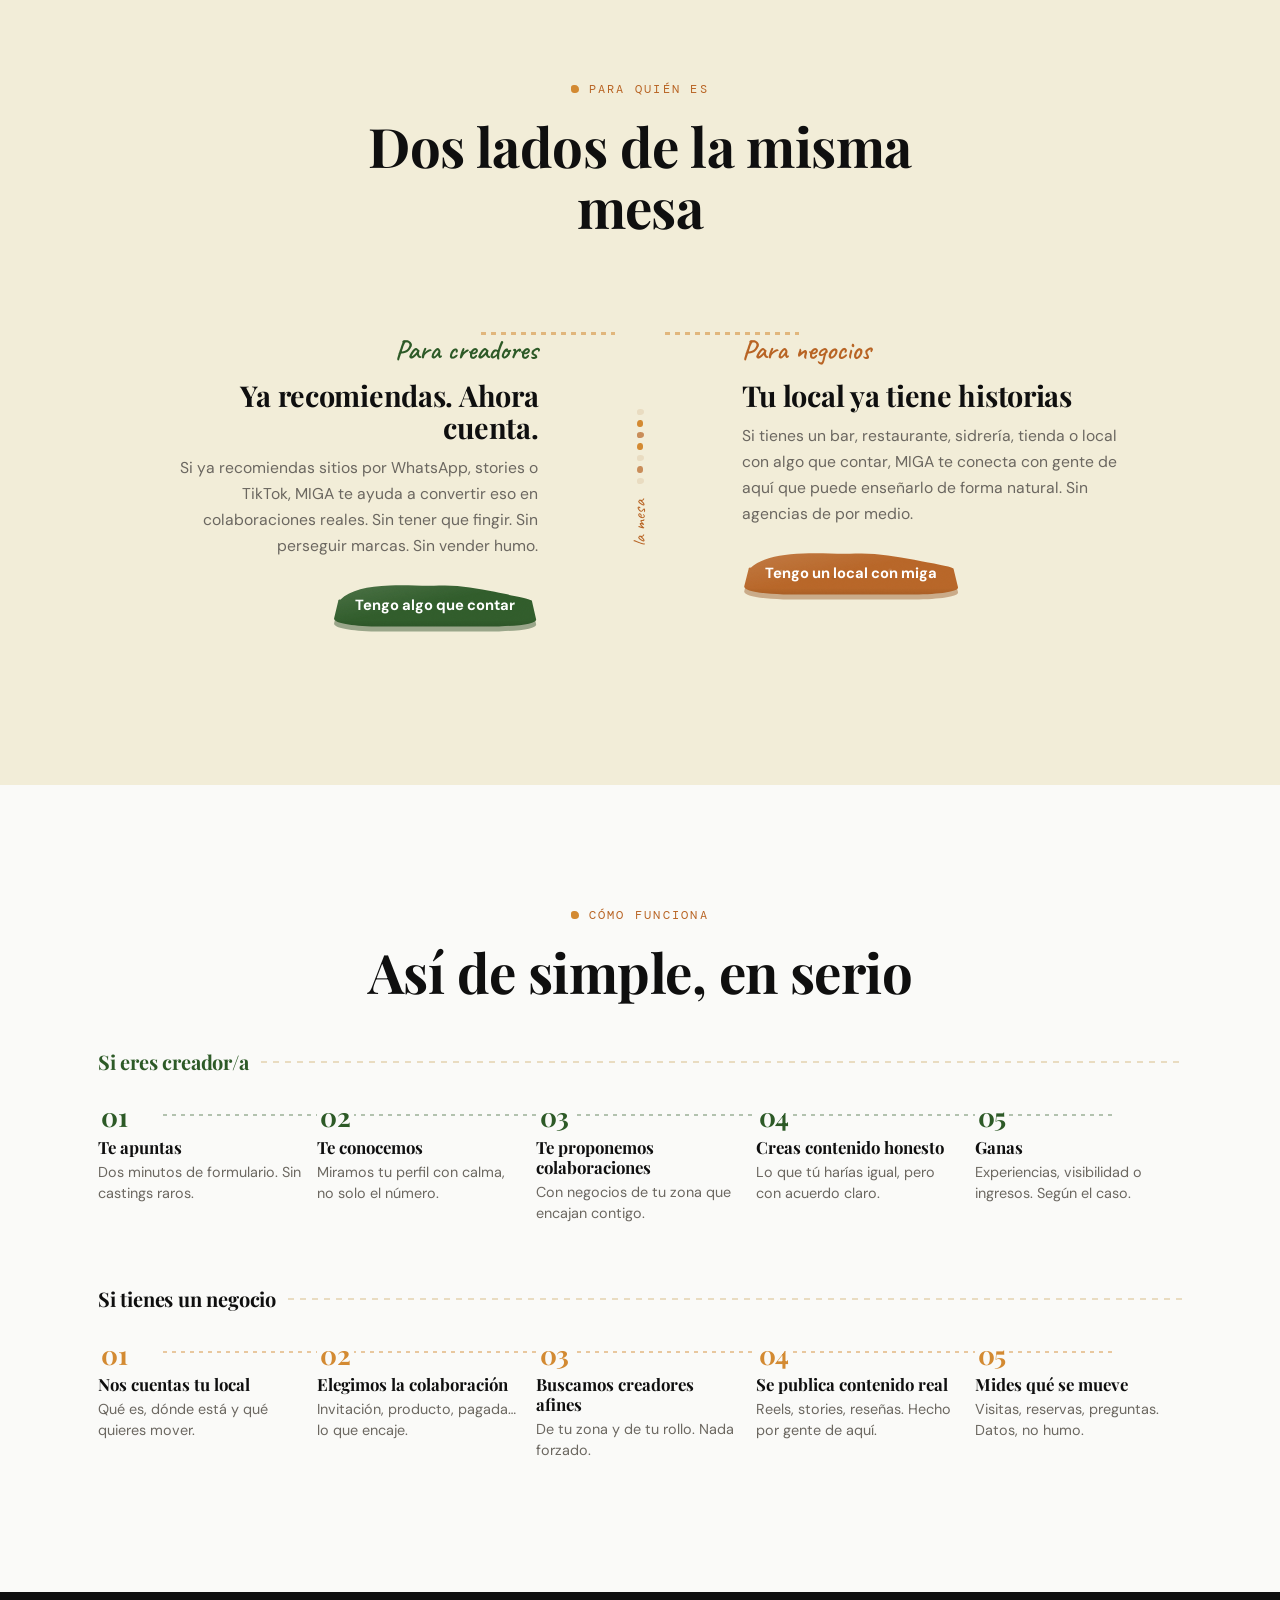
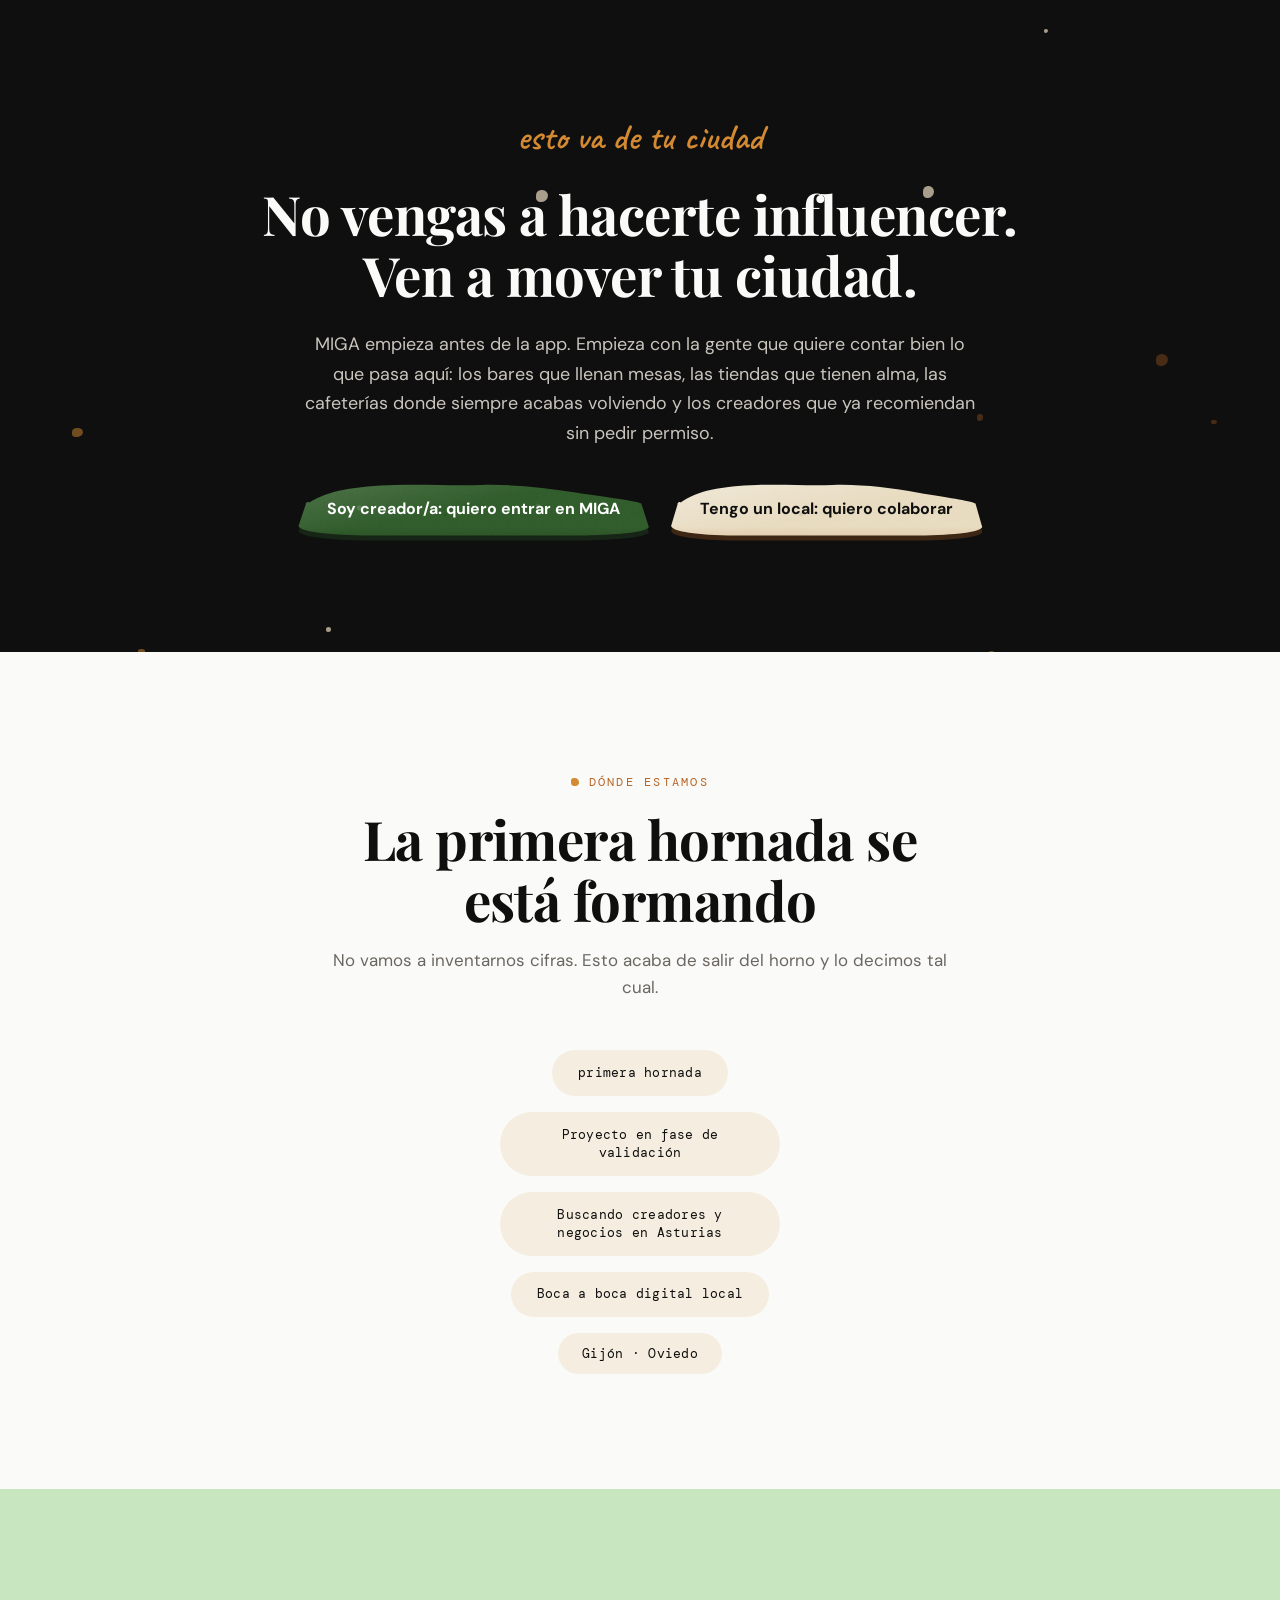
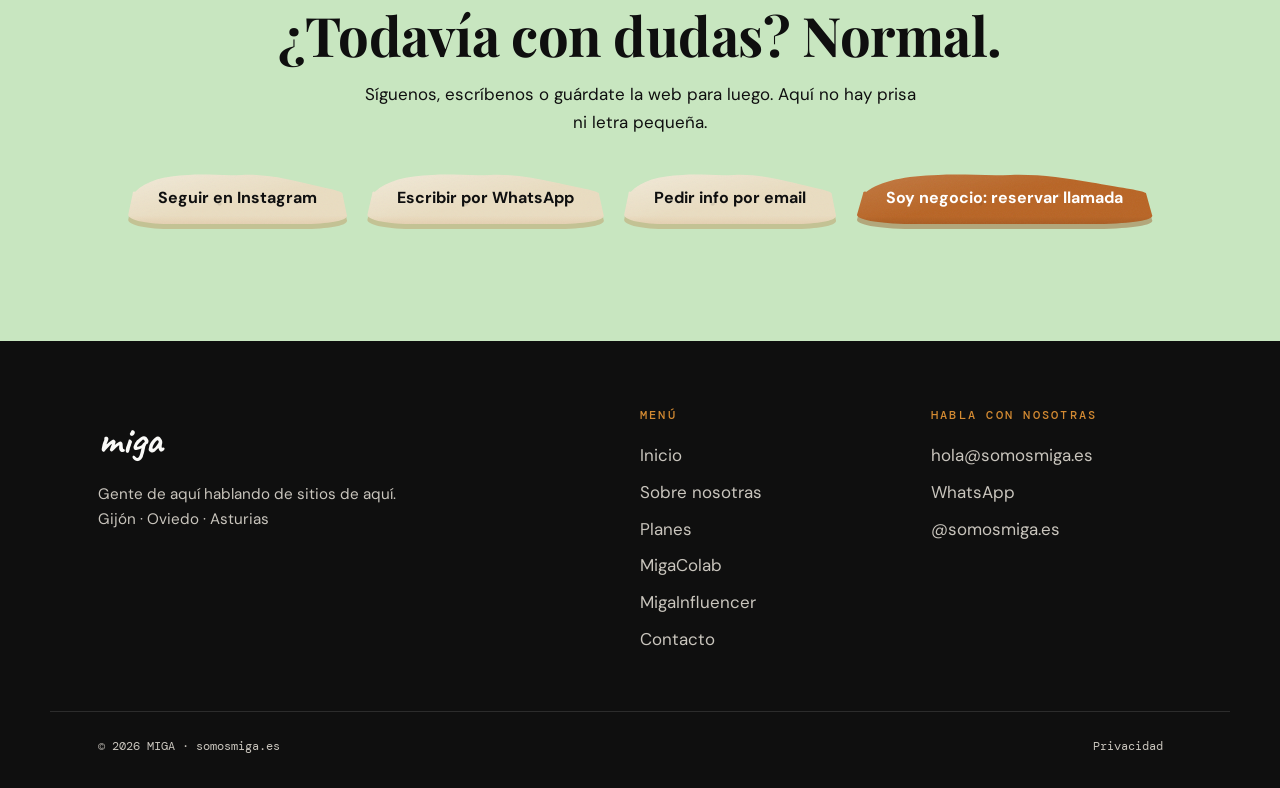
==== commit e7feb5a2: "Update contact links to simplify WhatsApp display text across multiple HTML files and enhance CSS st" ====
--- a/index.html
+++ b/index.html
@@ -181,11 +181,11 @@
         <p>No vamos a inventarnos cifras. Esto acaba de salir del horno y lo decimos tal cual.</p>
       </div>
       <div class="miga-sellos revela">
-        <span class="miga-sello miga-sello--grande">Proyecto en fase de validación</span>
-        <span class="miga-sello miga-sello--mano">primera hornada</span>
+        <span class="miga-sello">primera hornada</span>
+        <span class="miga-sello">Proyecto en fase de validación</span>
         <span class="miga-sello">Buscando creadores y negocios en Asturias</span>
         <span class="miga-sello">Boca a boca digital local</span>
-        <span class="miga-sello">Gijón · Oviedo</span>
+        <span class="miga-sello miga-sello--peque">Gijón · Oviedo</span>
       </div>
     </div>
   </section>
@@ -227,7 +227,7 @@
       <h4>Habla con nosotras</h4>
       <ul>
         <li><a href="mailto:hola@somosmiga.es" data-evento="click_email">hola@somosmiga.es</a></li>
-        <li><a href="https://wa.me/34649498594" target="_blank" rel="noopener" data-evento="click_whatsapp">WhatsApp 649 498 594</a></li>
+        <li><a href="https://wa.me/34649498594" target="_blank" rel="noopener" data-evento="click_whatsapp">WhatsApp</a></li>
         <li><a href="https://instagram.com/somosmiga.es" target="_blank" rel="noopener" data-evento="click_instagram">@somosmiga.es</a></li>
       </ul>
     </div>
